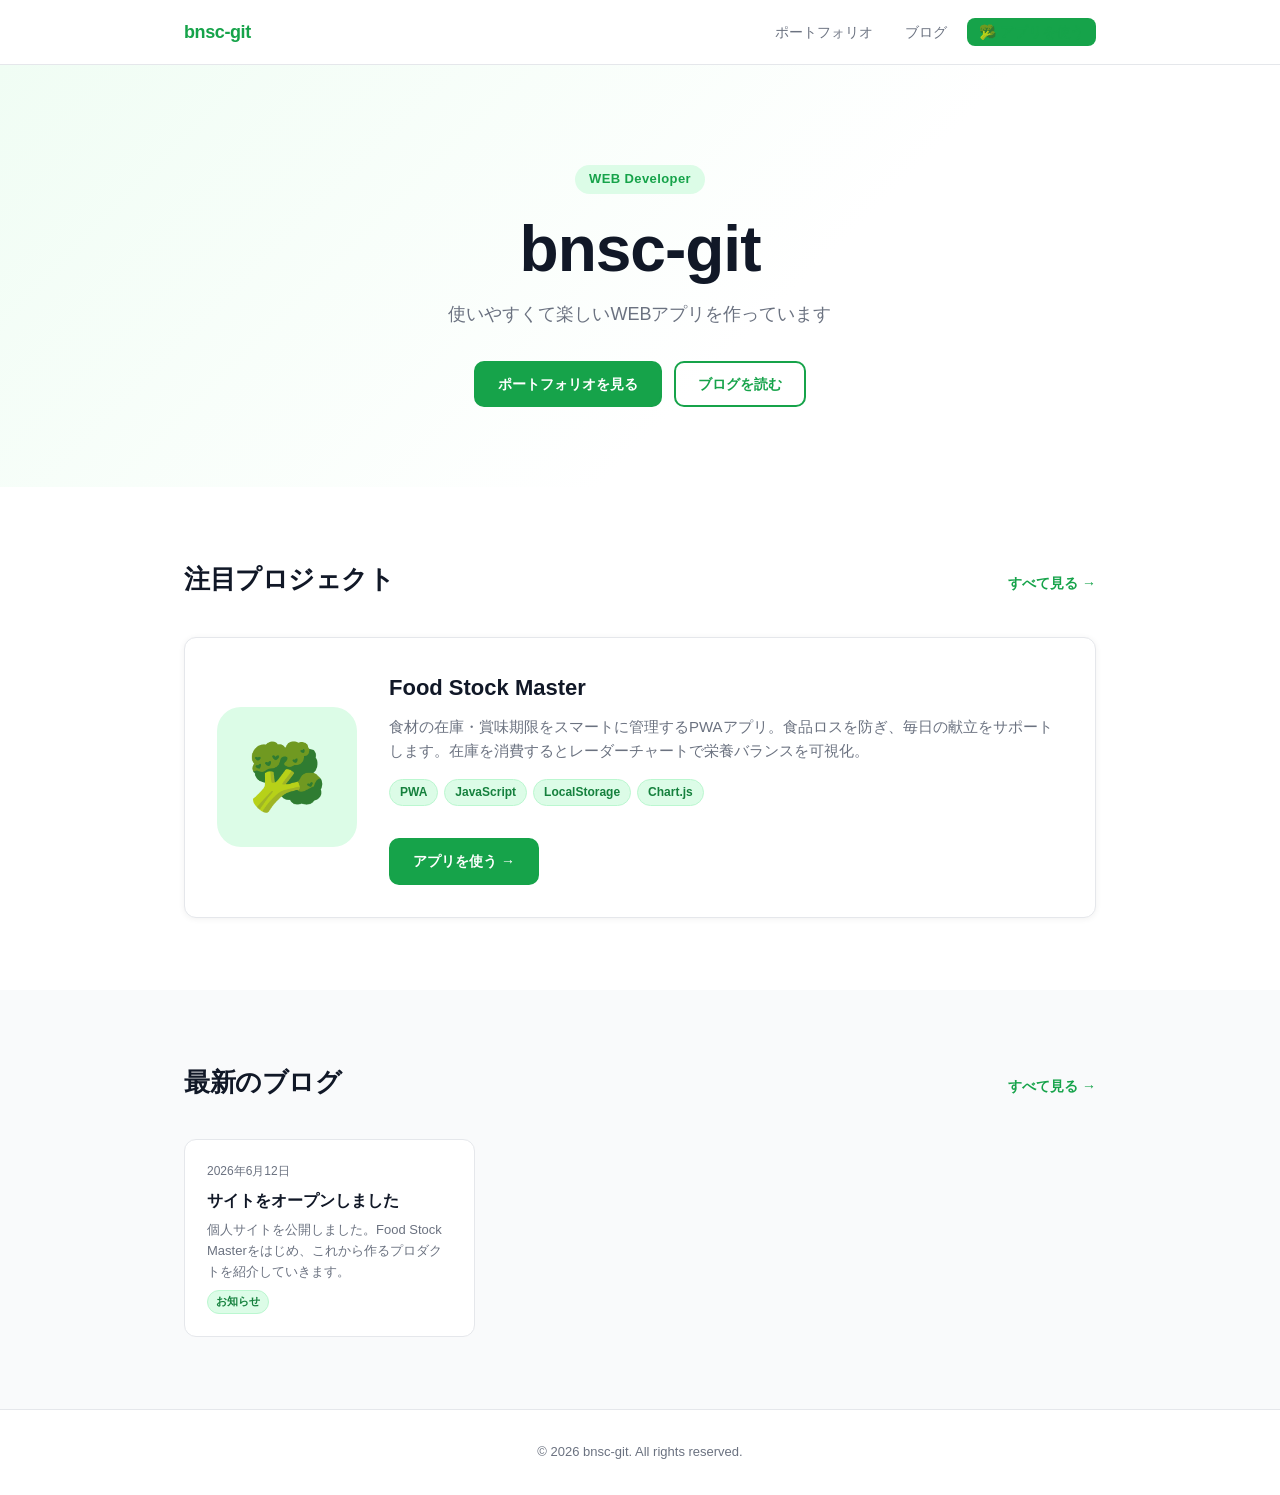
==== index.html @ f9586872 "Initial publish of bnsc-git site - Landing page, portfolio, blog - Food Stock Master PWA app" ====
<!DOCTYPE html>
<html lang="ja">
<head>
  <meta charset="UTF-8">
  <meta name="viewport" content="width=device-width, initial-scale=1.0">
  <meta name="description" content="WEBアプリ開発者のポートフォリオサイト">
  <title>bnsc-git — Developer</title>
  <link rel="stylesheet" href="site.css">
</head>
<body>

  <header class="site-header">
    <nav class="nav container">
      <a href="index.html" class="nav-logo">bnsc-git</a>
      <button class="nav-toggle" id="nav-toggle" aria-label="メニュー">☰</button>
      <ul class="nav-links" id="nav-links">
        <li><a href="portfolio.html">ポートフォリオ</a></li>
        <li><a href="blog.html">ブログ</a></li>
        <li><a href="food-stock-master/index.html" class="btn-nav">🥦 アプリを使う</a></li>
      </ul>
    </nav>
  </header>

  <!-- Hero -->
  <section class="hero">
    <div class="container">
      <div class="hero-eyebrow">WEB Developer</div>
      <h1 class="hero-title">bnsc-git</h1>
      <p class="hero-sub">使いやすくて楽しいWEBアプリを作っています</p>
      <div class="hero-actions">
        <a href="portfolio.html" class="btn btn-primary">ポートフォリオを見る</a>
        <a href="blog.html" class="btn btn-outline">ブログを読む</a>
      </div>
    </div>
  </section>

  <!-- Featured Project -->
  <section class="section">
    <div class="container">
      <div class="section-header">
        <h2 class="section-title">注目プロジェクト</h2>
        <a href="portfolio.html" class="section-link">すべて見る →</a>
      </div>
      <div class="project-featured">
        <div class="project-featured-icon">🥦</div>
        <div>
          <h3>Food Stock Master</h3>
          <p>食材の在庫・賞味期限をスマートに管理するPWAアプリ。食品ロスを防ぎ、毎日の献立をサポートします。在庫を消費するとレーダーチャートで栄養バランスを可視化。</p>
          <div class="tags">
            <span class="tag">PWA</span>
            <span class="tag">JavaScript</span>
            <span class="tag">LocalStorage</span>
            <span class="tag">Chart.js</span>
          </div>
          <a href="food-stock-master/index.html" class="btn btn-primary mt-12">アプリを使う →</a>
        </div>
      </div>
    </div>
  </section>

  <!-- Latest Blog -->
  <section class="section bg-muted">
    <div class="container">
      <div class="section-header">
        <h2 class="section-title">最新のブログ</h2>
        <a href="blog.html" class="section-link">すべて見る →</a>
      </div>
      <div id="blog-preview" class="posts-grid"></div>
    </div>
  </section>

  <footer class="site-footer">
    <div class="container">
      <p>© 2026 bnsc-git. All rights reserved.</p>
    </div>
  </footer>

  <script src="site.js"></script>
  <script>loadBlogPreview();</script>
</body>
</html>
---- site.css ----
/* ====================================================
   Site — shared styles
==================================================== */
*, *::before, *::after { box-sizing: border-box; margin: 0; padding: 0; }

:root {
  --primary:       #16a34a;
  --primary-dark:  #15803d;
  --primary-light: #dcfce7;
  --text:          #111827;
  --text-muted:    #6b7280;
  --border:        #e5e7eb;
  --bg:            #ffffff;
  --bg-muted:      #f9fafb;
  --radius:        12px;
  --nav-h:         64px;
}

body {
  font-family: -apple-system, BlinkMacSystemFont, 'Hiragino Kaku Gothic ProN',
    'Noto Sans JP', sans-serif;
  color: var(--text);
  background: var(--bg);
  line-height: 1.6;
}

.container {
  max-width: 960px;
  margin: 0 auto;
  padding: 0 24px;
}

/* ---- Nav ---- */
.site-header {
  position: sticky;
  top: 0;
  z-index: 100;
  background: rgba(255,255,255,.92);
  backdrop-filter: blur(8px);
  border-bottom: 1px solid var(--border);
}

.nav {
  display: flex;
  align-items: center;
  height: var(--nav-h);
  gap: 32px;
}

.nav-logo {
  font-size: 18px;
  font-weight: 800;
  color: var(--primary);
  text-decoration: none;
  letter-spacing: -.4px;
  white-space: nowrap;
}

.nav-links {
  display: flex;
  list-style: none;
  gap: 8px;
  margin-left: auto;
  align-items: center;
}

.nav-links a {
  color: var(--text-muted);
  text-decoration: none;
  font-size: 14px;
  font-weight: 500;
  padding: 6px 12px;
  border-radius: 8px;
  transition: color .15s, background .15s;
}
.nav-links a:hover { color: var(--text); background: var(--bg-muted); }
.nav-links a.btn-nav {
  background: var(--primary);
  color: #fff;
  font-weight: 600;
}
.nav-links a.btn-nav:hover { background: var(--primary-dark); }

/* Mobile nav */
.nav-toggle {
  display: none;
  background: none;
  border: none;
  cursor: pointer;
  font-size: 24px;
  margin-left: auto;
  color: var(--text);
}

@media (max-width: 600px) {
  .nav-links { display: none; flex-direction: column; width: 100%; }
  .nav-links.open {
    display: flex;
    position: absolute;
    top: var(--nav-h);
    left: 0;
    background: var(--bg);
    border-bottom: 1px solid var(--border);
    padding: 12px 24px;
  }
  .nav-links li { width: 100%; }
  .nav-links a { display: block; padding: 10px 0; }
  .nav-toggle { display: block; }
}

/* ---- Buttons ---- */
.btn {
  display: inline-flex;
  align-items: center;
  gap: 6px;
  padding: 10px 22px;
  border-radius: 10px;
  font-size: 14px;
  font-weight: 600;
  text-decoration: none;
  border: 2px solid transparent;
  cursor: pointer;
  transition: opacity .15s, transform .1s;
}
.btn:active { transform: scale(.97); }
.btn-primary { background: var(--primary); color: #fff; border-color: var(--primary); }
.btn-primary:hover { background: var(--primary-dark); border-color: var(--primary-dark); }
.btn-outline  { background: transparent; color: var(--primary); border-color: var(--primary); }
.btn-outline:hover { background: var(--primary-light); }

/* ---- Hero ---- */
.hero {
  padding: 100px 0 80px;
  text-align: center;
  background: linear-gradient(135deg, #f0fdf4 0%, #ffffff 60%);
}
.hero-eyebrow {
  display: inline-block;
  font-size: 13px;
  font-weight: 700;
  color: var(--primary);
  background: var(--primary-light);
  padding: 4px 14px;
  border-radius: 20px;
  margin-bottom: 20px;
  letter-spacing: .4px;
}
.hero-title {
  font-size: clamp(40px, 8vw, 64px);
  font-weight: 800;
  line-height: 1.1;
  letter-spacing: -1px;
  margin-bottom: 16px;
}
.hero-sub {
  font-size: 18px;
  color: var(--text-muted);
  margin-bottom: 32px;
}
.hero-actions { display: flex; gap: 12px; justify-content: center; flex-wrap: wrap; }

/* ---- Sections ---- */
.section { padding: 72px 0; }
.section.bg-muted { background: var(--bg-muted); }

.section-header {
  display: flex;
  align-items: baseline;
  justify-content: space-between;
  margin-bottom: 36px;
  gap: 16px;
}
.section-title {
  font-size: 26px;
  font-weight: 800;
  letter-spacing: -.5px;
}
.section-link {
  font-size: 14px;
  font-weight: 600;
  color: var(--primary);
  text-decoration: none;
  white-space: nowrap;
}
.section-link:hover { text-decoration: underline; }

/* ---- Featured Project ---- */
.project-featured {
  display: grid;
  grid-template-columns: 140px 1fr;
  gap: 32px;
  background: var(--bg);
  border: 1px solid var(--border);
  border-radius: var(--radius);
  padding: 32px;
  align-items: center;
  box-shadow: 0 1px 6px rgba(0,0,0,.06);
}
.project-featured-icon {
  width: 140px;
  height: 140px;
  background: var(--primary-light);
  border-radius: 24px;
  display: flex;
  align-items: center;
  justify-content: center;
  font-size: 64px;
  flex-shrink: 0;
}
.project-featured h3 { font-size: 22px; font-weight: 800; margin-bottom: 10px; }
.project-featured p  { color: var(--text-muted); font-size: 15px; margin-bottom: 16px; }

@media (max-width: 600px) {
  .project-featured { grid-template-columns: 1fr; }
  .project-featured-icon { width: 80px; height: 80px; font-size: 40px; border-radius: 16px; }
}

/* ---- Tags ---- */
.tags { display: flex; flex-wrap: wrap; gap: 6px; margin-bottom: 20px; }
.tag {
  font-size: 12px;
  font-weight: 600;
  color: var(--primary-dark);
  background: var(--primary-light);
  border: 1px solid #bbf7d0;
  padding: 3px 10px;
  border-radius: 20px;
}

/* ---- Portfolio Grid ---- */
.projects-grid {
  display: grid;
  grid-template-columns: repeat(auto-fill, minmax(280px, 1fr));
  gap: 20px;
}
.project-card {
  background: var(--bg);
  border: 1px solid var(--border);
  border-radius: var(--radius);
  padding: 24px;
  text-decoration: none;
  color: inherit;
  display: flex;
  flex-direction: column;
  gap: 10px;
  transition: box-shadow .2s, transform .15s;
  box-shadow: 0 1px 4px rgba(0,0,0,.05);
}
.project-card:hover { box-shadow: 0 4px 20px rgba(0,0,0,.10); transform: translateY(-2px); }
.project-card-icon { font-size: 40px; }
.project-card h3 { font-size: 17px; font-weight: 700; }
.project-card p  { font-size: 13px; color: var(--text-muted); flex: 1; }
.project-card .tags { margin: 0; }

/* ---- Posts Grid ---- */
.posts-grid {
  display: grid;
  grid-template-columns: repeat(auto-fill, minmax(280px, 1fr));
  gap: 20px;
}
.post-card {
  background: var(--bg);
  border: 1px solid var(--border);
  border-radius: var(--radius);
  padding: 22px;
  text-decoration: none;
  color: inherit;
  display: flex;
  flex-direction: column;
  gap: 8px;
  transition: box-shadow .2s, transform .15s;
}
.post-card:hover { box-shadow: 0 4px 20px rgba(0,0,0,.10); transform: translateY(-2px); }
.post-card-date { font-size: 12px; color: var(--text-muted); font-weight: 500; }
.post-card h3  { font-size: 16px; font-weight: 700; line-height: 1.4; }
.post-card p   { font-size: 13px; color: var(--text-muted); flex: 1; }
.post-card-tags { display: flex; flex-wrap: wrap; gap: 4px; }
.post-tag {
  font-size: 11px; font-weight: 600;
  color: var(--primary-dark);
  background: var(--primary-light);
  border: 1px solid #bbf7d0;
  padding: 2px 8px;
  border-radius: 12px;
}

.empty-state { color: var(--text-muted); font-size: 14px; padding: 24px 0; }

/* ---- Blog List Page ---- */
.posts-list { display: flex; flex-direction: column; gap: 1px; }
.post-list-item {
  display: flex;
  align-items: baseline;
  gap: 16px;
  padding: 16px 0;
  border-bottom: 1px solid var(--border);
  text-decoration: none;
  color: inherit;
  transition: color .15s;
}
.post-list-item:hover h3 { color: var(--primary); }
.post-list-date { font-size: 12px; color: var(--text-muted); white-space: nowrap; min-width: 80px; }
.post-list-body { flex: 1; }
.post-list-body h3 { font-size: 16px; font-weight: 600; margin-bottom: 4px; }
.post-list-body p  { font-size: 13px; color: var(--text-muted); }

/* ---- Page Header ---- */
.page-hero {
  padding: 60px 0 48px;
  border-bottom: 1px solid var(--border);
}
.page-hero h1 { font-size: 36px; font-weight: 800; letter-spacing: -.5px; margin-bottom: 8px; }
.page-hero p  { color: var(--text-muted); font-size: 16px; }

/* ---- Article (blog post) ---- */
.article-header { padding: 64px 0 40px; border-bottom: 1px solid var(--border); }
.article-header h1 {
  font-size: clamp(26px, 5vw, 40px);
  font-weight: 800;
  letter-spacing: -.5px;
  line-height: 1.25;
  margin-bottom: 16px;
}
.article-meta { display: flex; gap: 16px; font-size: 13px; color: var(--text-muted); }
.article-body {
  padding: 48px 0 80px;
  max-width: 680px;
  font-size: 16px;
  line-height: 1.8;
}
.article-body h2 { font-size: 22px; font-weight: 700; margin: 40px 0 16px; }
.article-body h3 { font-size: 18px; font-weight: 700; margin: 32px 0 12px; }
.article-body p  { margin-bottom: 20px; }
.article-body ul, .article-body ol { padding-left: 24px; margin-bottom: 20px; }
.article-body li { margin-bottom: 6px; }
.article-body a  { color: var(--primary); }
.article-body code {
  background: var(--bg-muted);
  border: 1px solid var(--border);
  padding: 2px 6px;
  border-radius: 4px;
  font-size: .9em;
}
.article-body pre {
  background: #1e293b;
  color: #e2e8f0;
  padding: 20px;
  border-radius: var(--radius);
  overflow-x: auto;
  margin-bottom: 20px;
  font-size: 14px;
  line-height: 1.6;
}
.article-body pre code { background: none; border: none; padding: 0; color: inherit; }
.article-back { margin-bottom: 32px; }
.article-back a { color: var(--text-muted); text-decoration: none; font-size: 14px; }
.article-back a:hover { color: var(--primary); }

/* ---- Footer ---- */
.site-footer {
  border-top: 1px solid var(--border);
  padding: 32px 0;
  text-align: center;
  font-size: 13px;
  color: var(--text-muted);
}

/* ---- Utilities ---- */
.mt-12 { margin-top: 12px; }
.mt-24 { margin-top: 24px; }
.text-center { text-align: center; }
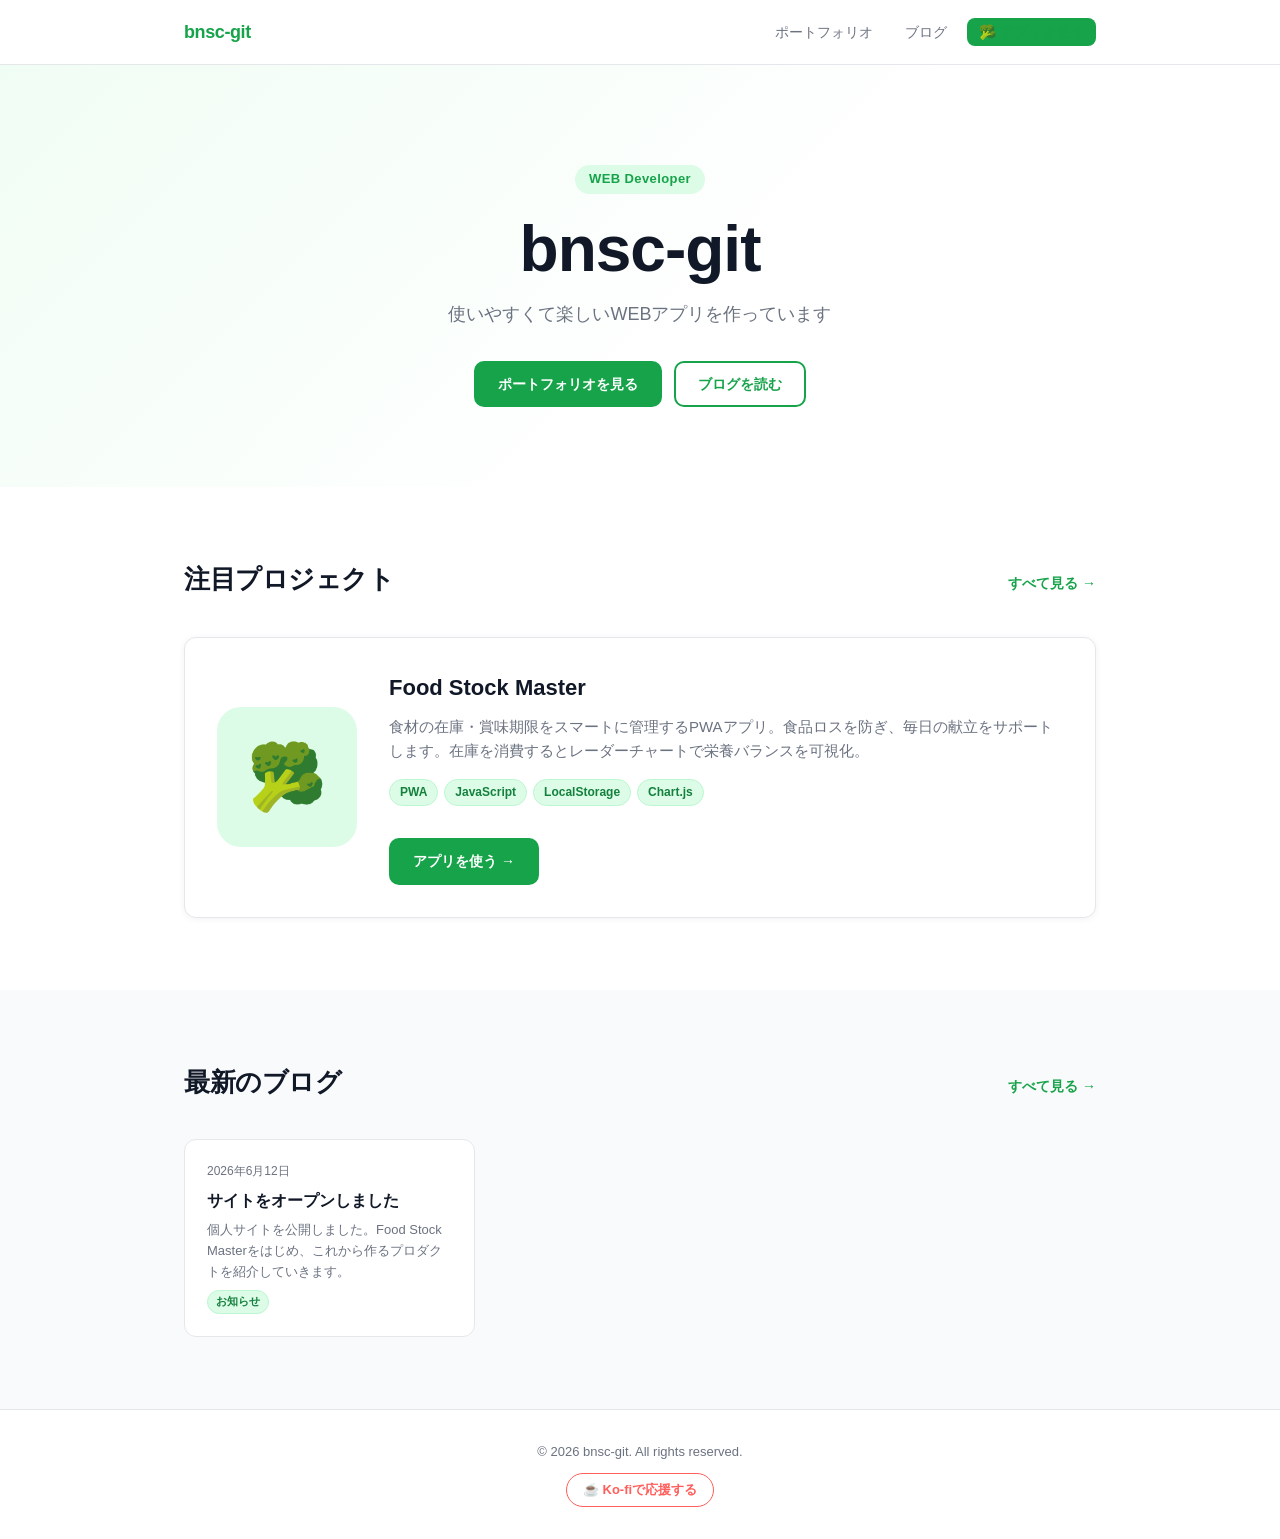
==== commit 28e62767: "Add affiliate links, AdSense, and donation buttons - app.js: AFFILIATE config, Amazon/Rakuten links " ====
--- a/index.html
+++ b/index.html
@@ -6,6 +6,8 @@
   <meta name="description" content="WEBアプリ開発者のポートフォリオサイト">
   <title>bnsc-git — Developer</title>
   <link rel="stylesheet" href="site.css">
+  <!-- Google AdSense: ca-pub- の後ろをご自身のパブリッシャーIDに変更してください -->
+  <script async src="https://pagead2.googlesyndication.com/pagead/js/adsbygoogle.js?client=ca-pub-XXXXXXXXXXXXXXXX" crossorigin="anonymous"></script>
 </head>
 <body>
 
@@ -72,6 +74,7 @@
   <footer class="site-footer">
     <div class="container">
       <p>© 2026 bnsc-git. All rights reserved.</p>
+      <a href="https://ko-fi.com/YOUR_KOFI_USERNAME" target="_blank" rel="noopener" class="kofi-footer">☕ Ko-fiで応援する</a>
     </div>
   </footer>
 
--- a/site.css
+++ b/site.css
@@ -364,6 +364,19 @@
   font-size: 13px;
   color: var(--text-muted);
 }
+.kofi-footer {
+  display: inline-block;
+  margin-top: 10px;
+  font-size: 13px;
+  font-weight: 600;
+  color: #ff5e5b;
+  text-decoration: none;
+  padding: 6px 16px;
+  border: 1.5px solid #ff5e5b;
+  border-radius: 20px;
+  transition: background .15s, color .15s;
+}
+.kofi-footer:hover { background: #ff5e5b; color: #fff; }
 
 /* ---- Utilities ---- */
 .mt-12 { margin-top: 12px; }
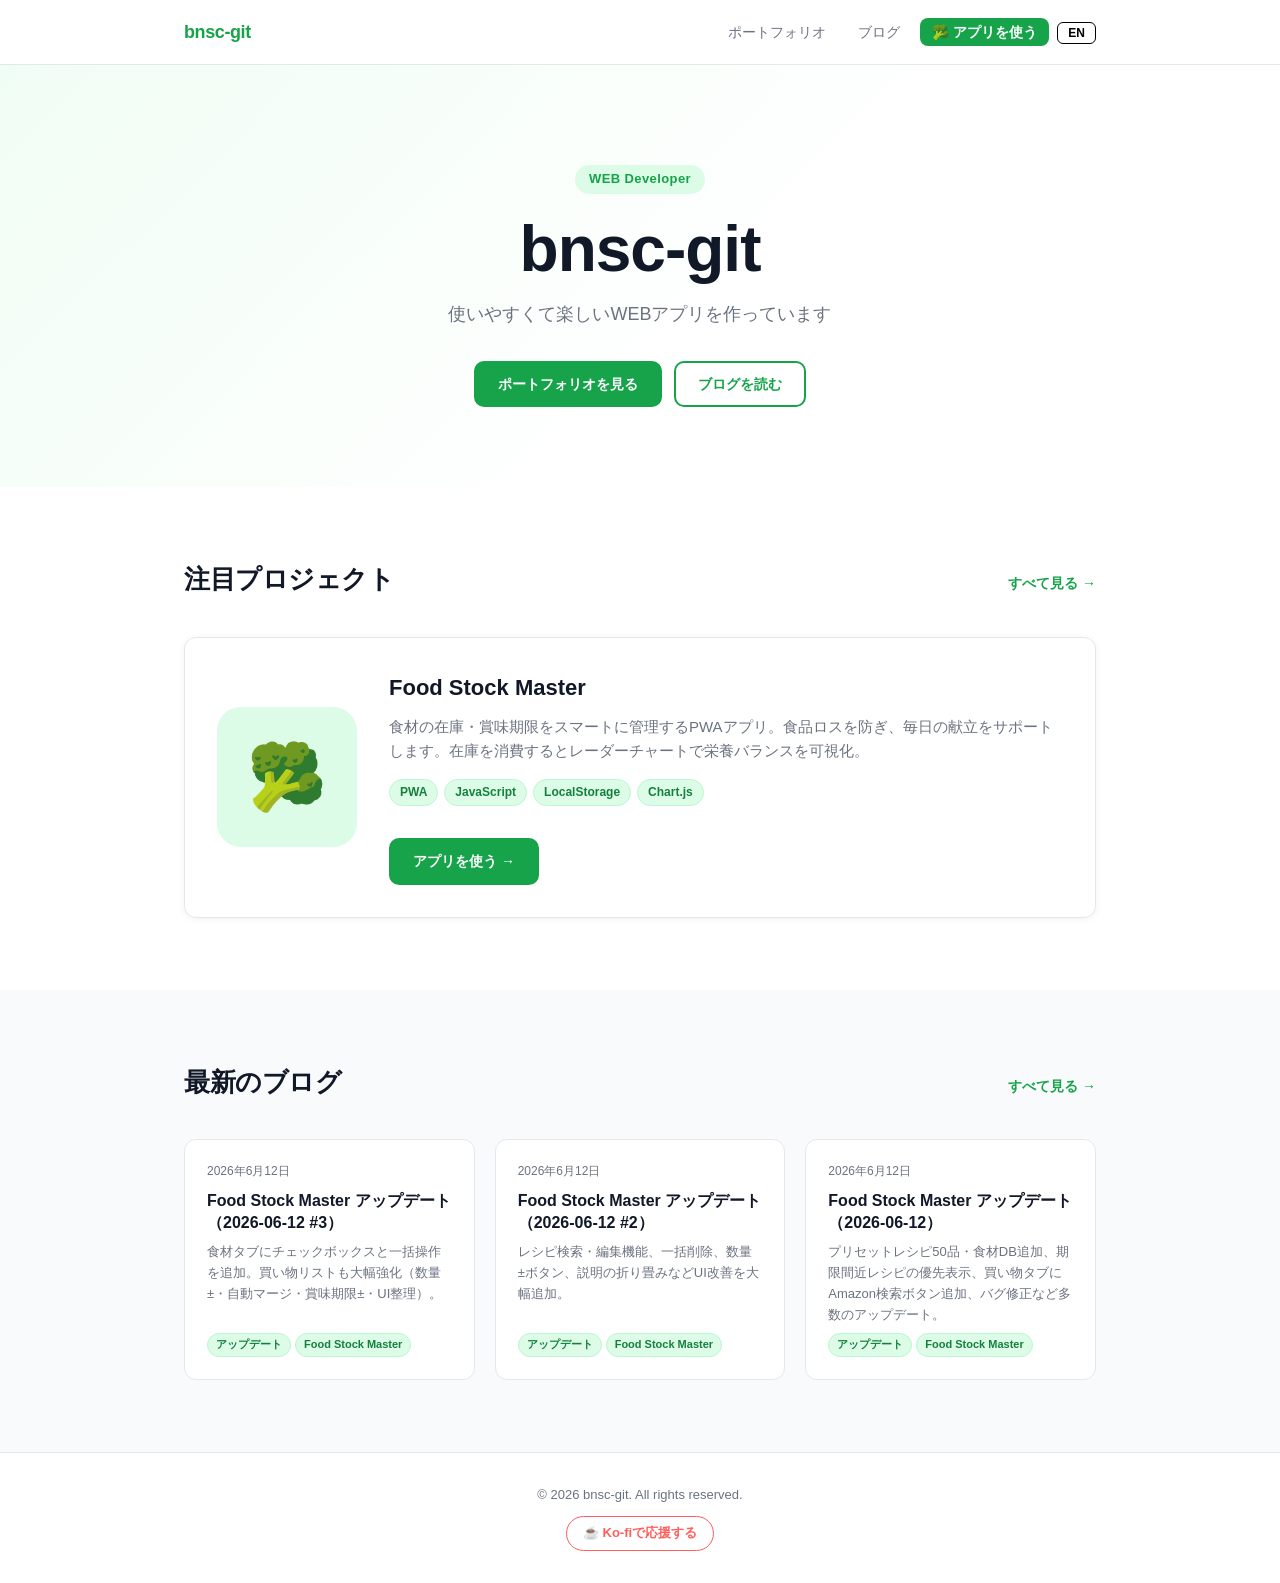
==== commit 108f3150: "feat: 日英切替（i18n）対応を追加 ナビバーにEN/JAボタンを追加し、全ページのUI文言を日英切替可能に。 言語設定はLocalStorageに保存。  Co-Authored-By: Cl" ====
--- a/index.html
+++ b/index.html
@@ -1,5 +1,5 @@
 <!DOCTYPE html>
-<html lang="ja">
+<html lang="ja" id="html-root">
 <head>
   <meta charset="UTF-8">
   <meta name="viewport" content="width=device-width, initial-scale=1.0">
@@ -7,7 +7,7 @@
   <title>bnsc-git — Developer</title>
   <link rel="stylesheet" href="site.css">
   <!-- Google AdSense: ca-pub- の後ろをご自身のパブリッシャーIDに変更してください -->
-  <script async src="https://pagead2.googlesyndication.com/pagead/js/adsbygoogle.js?client=ca-pub-XXXXXXXXXXXXXXXX" crossorigin="anonymous"></script>
+  <script async src="https://pagead2.googlesyndication.com/pagead/js/adsbygoogle.js?client=ca-pub-2338740530028628" crossorigin="anonymous"></script>
 </head>
 <body>
 
@@ -16,9 +16,11 @@
       <a href="index.html" class="nav-logo">bnsc-git</a>
       <button class="nav-toggle" id="nav-toggle" aria-label="メニュー">☰</button>
       <ul class="nav-links" id="nav-links">
-        <li><a href="portfolio.html">ポートフォリオ</a></li>
-        <li><a href="blog.html">ブログ</a></li>
-        <li><a href="food-stock-master/index.html" class="btn-nav">🥦 アプリを使う</a></li>
+        <li><a href="portfolio.html" data-i18n="portfolio">ポートフォリオ</a></li>
+        <li><a href="blog.html" data-i18n="blog">ブログ</a></li>
+        <li><a href="food-stock-master/index.html" class="btn-nav" data-i18n="appLink">🥦 アプリを使う</a></li>
+        <li><button id="lang-toggle" onclick="setSiteLang(document.documentElement.lang==='ja'?'en':'ja')"
+          style="background:none;border:1px solid currentColor;padding:3px 10px;border-radius:6px;cursor:pointer;font-size:12px;font-weight:700">EN</button></li>
       </ul>
     </nav>
   </header>
@@ -26,12 +28,12 @@
   <!-- Hero -->
   <section class="hero">
     <div class="container">
-      <div class="hero-eyebrow">WEB Developer</div>
+      <div class="hero-eyebrow" data-i18n="heroEyebrow">WEB Developer</div>
       <h1 class="hero-title">bnsc-git</h1>
-      <p class="hero-sub">使いやすくて楽しいWEBアプリを作っています</p>
+      <p class="hero-sub" data-i18n="heroSub">使いやすくて楽しいWEBアプリを作っています</p>
       <div class="hero-actions">
-        <a href="portfolio.html" class="btn btn-primary">ポートフォリオを見る</a>
-        <a href="blog.html" class="btn btn-outline">ブログを読む</a>
+        <a href="portfolio.html" class="btn btn-primary" data-i18n="heroBtnPortfolio">ポートフォリオを見る</a>
+        <a href="blog.html" class="btn btn-outline" data-i18n="heroBtnBlog">ブログを読む</a>
       </div>
     </div>
   </section>
@@ -40,21 +42,21 @@
   <section class="section">
     <div class="container">
       <div class="section-header">
-        <h2 class="section-title">注目プロジェクト</h2>
-        <a href="portfolio.html" class="section-link">すべて見る →</a>
+        <h2 class="section-title" data-i18n="featuredTitle">注目プロジェクト</h2>
+        <a href="portfolio.html" class="section-link" data-i18n="featuredAll">すべて見る →</a>
       </div>
       <div class="project-featured">
         <div class="project-featured-icon">🥦</div>
         <div>
           <h3>Food Stock Master</h3>
-          <p>食材の在庫・賞味期限をスマートに管理するPWAアプリ。食品ロスを防ぎ、毎日の献立をサポートします。在庫を消費するとレーダーチャートで栄養バランスを可視化。</p>
+          <p data-i18n="featuredDesc">食材の在庫・賞味期限をスマートに管理するPWAアプリ。食品ロスを防ぎ、毎日の献立をサポートします。在庫を消費するとレーダーチャートで栄養バランスを可視化。</p>
           <div class="tags">
             <span class="tag">PWA</span>
             <span class="tag">JavaScript</span>
             <span class="tag">LocalStorage</span>
             <span class="tag">Chart.js</span>
           </div>
-          <a href="food-stock-master/index.html" class="btn btn-primary mt-12">アプリを使う →</a>
+          <a href="food-stock-master/index.html" class="btn btn-primary mt-12" data-i18n="featuredBtn">アプリを使う →</a>
         </div>
       </div>
     </div>
@@ -64,8 +66,8 @@
   <section class="section bg-muted">
     <div class="container">
       <div class="section-header">
-        <h2 class="section-title">最新のブログ</h2>
-        <a href="blog.html" class="section-link">すべて見る →</a>
+        <h2 class="section-title" data-i18n="latestBlog">最新のブログ</h2>
+        <a href="blog.html" class="section-link" data-i18n="blogAll">すべて見る →</a>
       </div>
       <div id="blog-preview" class="posts-grid"></div>
     </div>
--- a/site.css
+++ b/site.css
@@ -76,10 +76,10 @@
 .nav-links a:hover { color: var(--text); background: var(--bg-muted); }
 .nav-links a.btn-nav {
   background: var(--primary);
-  color: #fff;
-  font-weight: 600;
-}
-.nav-links a.btn-nav:hover { background: var(--primary-dark); }
+  color: #fff !important;
+  font-weight: 600;
+}
+.nav-links a.btn-nav:hover { background: var(--primary-dark); color: #fff !important; }
 
 /* Mobile nav */
 .nav-toggle {
